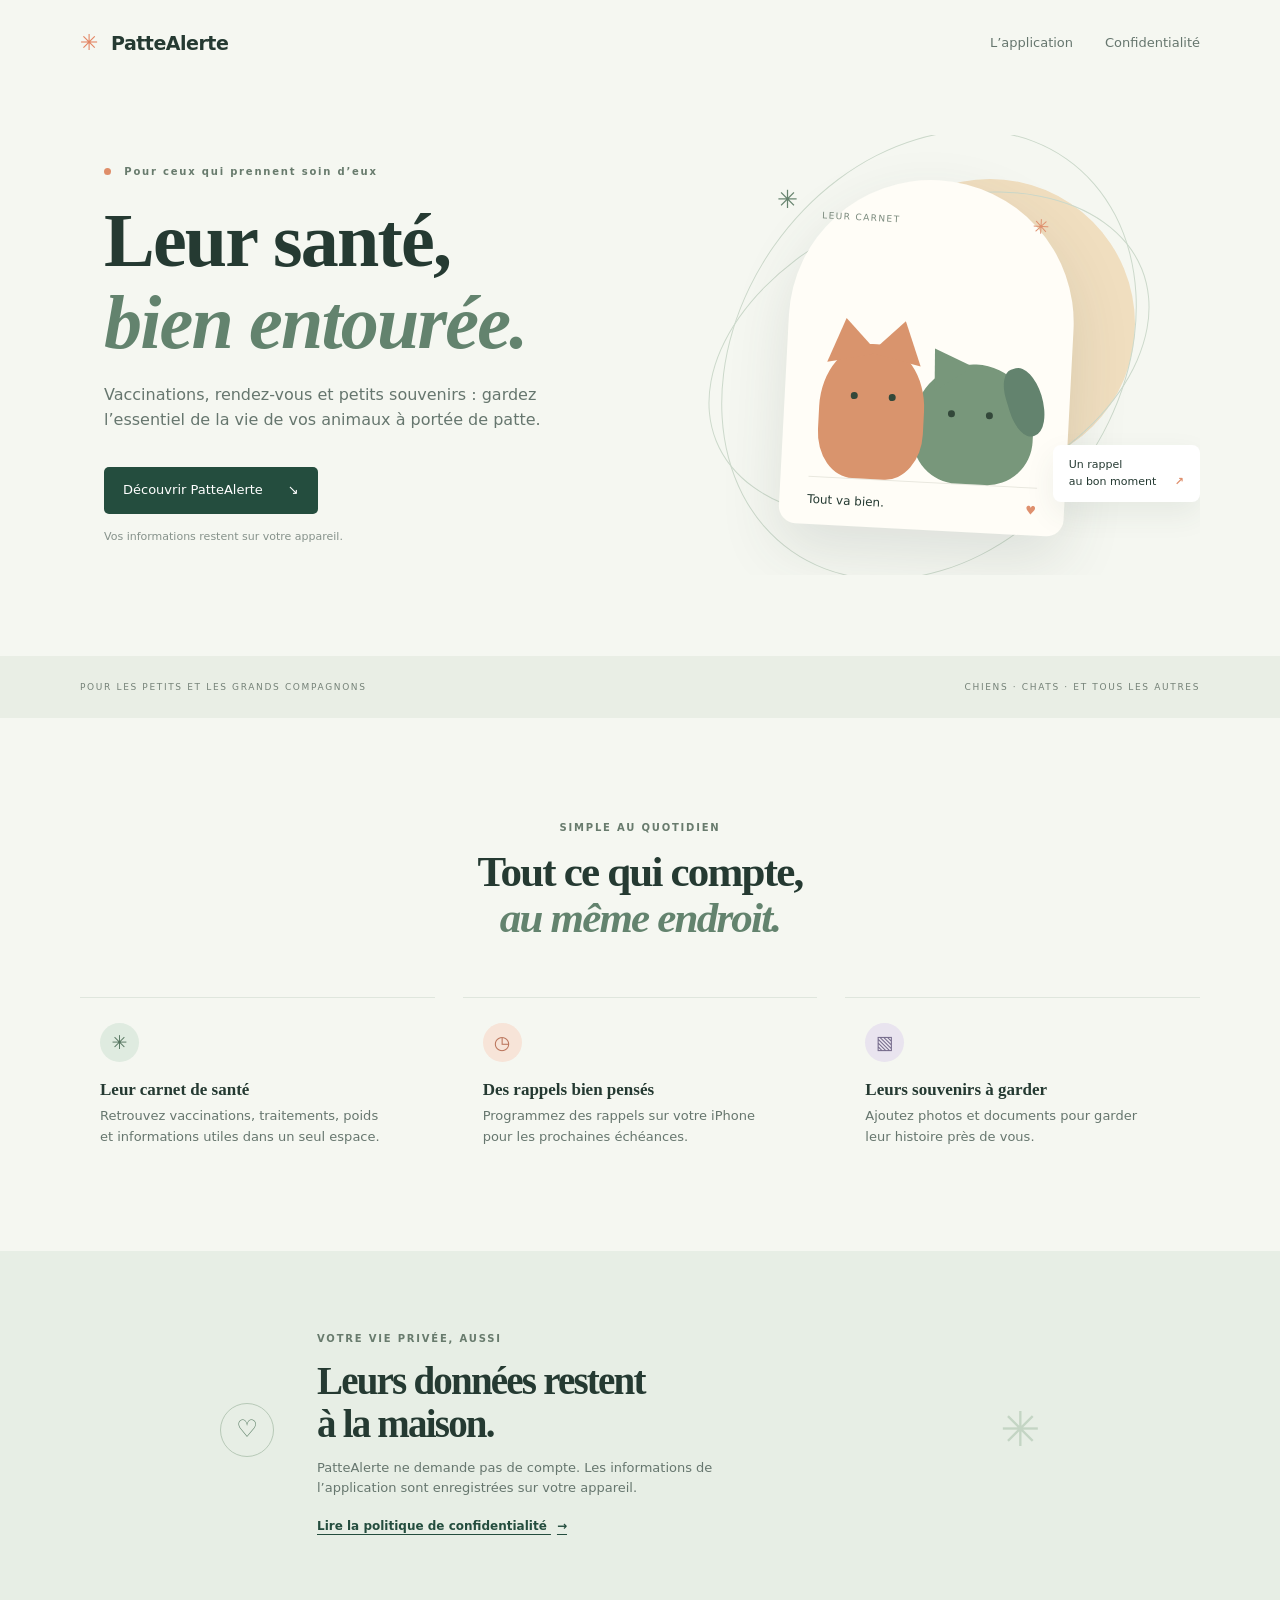
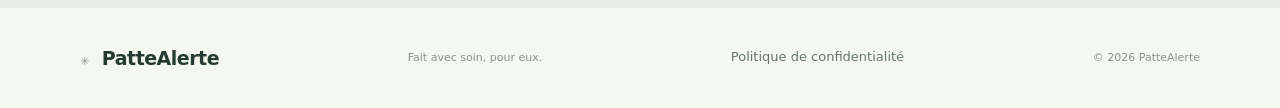
==== index.html @ 69127822 "Publish PatteAlerte website draft" ====
<!doctype html>
<html lang="fr">
<head>
  <meta charset="utf-8">
  <meta name="viewport" content="width=device-width, initial-scale=1">
  <meta name="theme-color" content="#f5f7f1">
  <meta name="description" content="PatteAlerte vous aide à garder les informations de santé, les vaccinations et les rappels de vos animaux au même endroit.">
  <title>PatteAlerte — Le carnet de santé de vos animaux</title>
  <link rel="stylesheet" href="styles.css">
</head>
<body>
  <header class="site-header wrap">
    <a class="brand" href="./" aria-label="PatteAlerte, accueil"><span class="brand-mark">✳</span> PatteAlerte</a>
    <nav aria-label="Navigation principale"><a href="#avantages">L’application</a><a href="privacy/">Confidentialité</a></nav>
  </header>
  <main>
    <section class="hero wrap">
      <div class="hero-copy">
        <p class="eyebrow"><span class="dot"></span> Pour ceux qui prennent soin d’eux</p>
        <h1>Leur santé,<br><em>bien entourée.</em></h1>
        <p class="lead">Vaccinations, rendez-vous et petits souvenirs : gardez l’essentiel de la vie de vos animaux à portée de patte.</p>
        <a class="button" href="#avantages">Découvrir PatteAlerte <span aria-hidden="true">↘</span></a>
        <p class="micro">Vos informations restent sur votre appareil.</p>
      </div>
      <div class="hero-art" aria-label="Illustration d’un chien et d’un chat">
        <div class="sun"></div><div class="orbit orbit-one"></div><div class="orbit orbit-two"></div>
        <div class="pet-card"><div class="card-top"><span>LEUR CARNET</span><span>✳</span></div><div class="pet-illustration"><div class="cat"><i></i></div><div class="dog"><i></i></div></div><div class="card-bottom"><span>Tout va bien.</span><span class="tiny-paw">♥</span></div></div>
        <span class="spark spark-a">✳</span><span class="spark spark-b">✦</span><span class="float-note">Un rappel<br>au bon moment <b>↗</b></span>
      </div>
    </section>
    <section class="strip"><div class="wrap strip-inner"><span>POUR LES PETITS ET LES GRANDS COMPAGNONS</span><span>CHIENS · CHATS · ET TOUS LES AUTRES</span></div></section>
    <section class="features wrap" id="avantages">
      <div class="section-heading"><p class="eyebrow">SIMPLE AU QUOTIDIEN</p><h2>Tout ce qui compte,<br><em>au même endroit.</em></h2></div>
      <div class="feature-grid">
        <article class="feature"><span class="feature-icon mint">✳</span><h3>Leur carnet de santé</h3><p>Retrouvez vaccinations, traitements, poids et informations utiles dans un seul espace.</p></article>
        <article class="feature"><span class="feature-icon peach">◷</span><h3>Des rappels bien pensés</h3><p>Programmez des rappels sur votre iPhone pour les prochaines échéances.</p></article>
        <article class="feature"><span class="feature-icon lilac">▧</span><h3>Leurs souvenirs à garder</h3><p>Ajoutez photos et documents pour garder leur histoire près de vous.</p></article>
      </div>
    </section>
    <section class="privacy-callout"><div class="wrap callout-inner"><span class="shield">♡</span><div><p class="eyebrow">VOTRE VIE PRIVÉE, AUSSI</p><h2>Leurs données restent<br>à la maison.</h2><p>PatteAlerte ne demande pas de compte. Les informations de l’application sont enregistrées sur votre appareil.</p><a class="text-link" href="privacy/">Lire la politique de confidentialité <span>→</span></a></div><span class="callout-flower">✳</span></div></section>
  </main>
  <footer class="wrap footer"><a class="brand" href="./"><span class="brand-mark">✳</span> PatteAlerte</a><span>Fait avec soin, pour eux.</span><a href="privacy/">Politique de confidentialité</a><small>© <span id="year">2026</span> PatteAlerte</small></footer>
</body>
</html>
---- styles.css ----
:root{--ink:#253a32;--muted:#66766e;--paper:#f5f7f1;--green:#dcebe0;--deep:#244d3e;--peach:#f8e4d9;--line:#dfe6dd;--serif:Georgia,'Times New Roman',serif;--sans:system-ui,-apple-system,BlinkMacSystemFont,'Segoe UI',sans-serif}*{box-sizing:border-box}html{scroll-behavior:smooth}body{margin:0;background:var(--paper);color:var(--ink);font-family:var(--sans);line-height:1.6}a{color:inherit}.wrap{width:min(1120px,calc(100% - 48px));margin-inline:auto}.site-header{height:86px;display:flex;align-items:center;justify-content:space-between}.brand{text-decoration:none;font-weight:700;font-size:19px;letter-spacing:-.5px}.brand-mark{color:#e38462;font-size:22px;margin-right:7px}.site-header nav{display:flex;gap:32px}.site-header nav a,.footer a:not(.brand){font-size:13px;color:var(--muted);text-decoration:none}.site-header nav a:hover,.footer a:hover,.text-link:hover{color:var(--deep)}.hero{min-height:570px;display:grid;grid-template-columns:1fr 1fr;align-items:center;gap:36px;padding-block:38px 70px}.hero-copy{padding-left:24px}.eyebrow{font-size:10px;letter-spacing:1.8px;font-weight:700;color:#687b6d}.dot{display:inline-block;width:7px;height:7px;border-radius:50%;background:#df8e69;margin-right:8px}h1,h2{font-family:var(--serif);font-weight:600;letter-spacing:-1.8px;line-height:1.08}h1{font-size:clamp(48px,6vw,76px);margin:19px 0 19px}h1 em,h2 em{color:#63836e;font-weight:600}.lead{color:var(--muted);max-width:440px;font-size:16px}.button{display:inline-flex;gap:25px;align-items:center;background:var(--deep);color:white;padding:13px 19px;border-radius:5px;text-decoration:none;font-size:13px;margin-top:18px}.button:hover{background:#183a2d}.micro{font-size:11px;color:#86928b;margin-top:14px}.hero-art{height:440px;position:relative;display:grid;place-items:center;overflow:hidden}.sun{position:absolute;width:290px;height:290px;border-radius:50%;background:#f0debf;right:12%;top:10%}.orbit{position:absolute;border:1px solid #ccd9cb;border-radius:50%;transform:rotate(-22deg)}.orbit-one{width:460px;height:300px}.orbit-two{width:380px;height:480px;transform:rotate(35deg)}.pet-card{position:relative;z-index:1;width:285px;height:350px;background:#fffdf7;border-radius:150px 150px 18px 18px;box-shadow:0 24px 60px #35493c20;padding:25px 28px;transform:rotate(3deg)}.card-top,.card-bottom{display:flex;justify-content:space-between;align-items:center;color:#78887b;font-size:9px;letter-spacing:1.4px}.card-top span:last-child{font-size:20px;color:#df906e}.pet-illustration{height:245px;display:flex;align-items:end;justify-content:center;gap:-2px}.cat,.dog{position:relative}.cat{width:105px;height:135px;background:#d9946d;border-radius:48% 48% 35% 35%;z-index:2}.cat:before,.dog:before{content:'';position:absolute;top:-25px;width:0;height:0;border-left:26px solid transparent;border-right:26px solid transparent;border-bottom:40px solid #d9946d}.cat:before{left:1px;transform:rotate(-12deg)}.cat:after{content:'';position:absolute;top:-25px;right:1px;width:0;height:0;border-left:26px solid transparent;border-right:26px solid transparent;border-bottom:40px solid #d9946d;transform:rotate(12deg)}.cat i,.dog i{position:absolute;top:49px;left:31px;width:7px;height:7px;border-radius:50%;background:#33483a;box-shadow:38px 0 #33483a}.dog{width:120px;height:120px;background:#78977b;border-radius:50% 50% 38% 38%;margin-left:-10px}.dog:before{left:5px;top:-17px;border-left:23px solid transparent;border-right:23px solid transparent;border-bottom:36px solid #78977b;transform:rotate(-35deg)}.dog:after{content:'';position:absolute;right:-8px;top:0;width:35px;height:70px;background:#63836e;border-radius:40% 50% 55% 45%;transform:rotate(-20deg)}.dog i{top:47px;left:34px;z-index:2}.card-bottom{border-top:1px solid #e9e8df;padding-top:13px;font-size:12px;letter-spacing:0;color:var(--ink)}.tiny-paw{color:#df906e}.spark{position:absolute;color:#66836e;font-size:25px}.spark-a{top:45px;left:22%}.spark-b{right:9%;bottom:83px;color:#dd906c}.float-note{position:absolute;z-index:2;right:0;bottom:73px;background:#fff;padding:12px 16px;border-radius:8px;box-shadow:0 12px 30px #35493c14;font-size:11px;line-height:1.5}.float-note b{color:#df906e;margin-left:15px}.strip{background:#e9eee5}.strip-inner{height:62px;display:flex;align-items:center;justify-content:space-between;color:#758278;font-size:9px;letter-spacing:1.65px}.features{padding-block:92px 104px}.section-heading{text-align:center}.section-heading h2,.privacy-callout h2{font-size:43px;margin:13px 0 0}.feature-grid{display:grid;grid-template-columns:repeat(3,1fr);gap:28px;margin-top:55px}.feature{border-top:1px solid var(--line);padding:25px 20px 0}.feature-icon{display:grid;place-items:center;width:39px;height:39px;border-radius:50%;font-size:19px}.mint{background:#dfebe0;color:#53735d}.peach{background:#f7e4d8;color:#bb765d}.lilac{background:#e9e4ef;color:#766c8c}.feature h3{font:600 17px var(--serif);margin:18px 0 6px}.feature p{font-size:13px;color:var(--muted);max-width:280px;margin:0}.privacy-callout{background:#e7eee5;padding-block:70px}.callout-inner{max-width:840px;display:grid;grid-template-columns:75px 1fr 60px;align-items:center;gap:22px}.shield{width:54px;height:54px;border:1px solid #b7c9b7;border-radius:50%;display:grid;place-items:center;color:#5f8169;font-size:24px}.privacy-callout h2{font-size:39px}.privacy-callout p:not(.eyebrow){max-width:470px;color:var(--muted);font-size:13px}.text-link{font-size:12px;font-weight:600;text-underline-offset:4px;color:var(--deep)}.text-link span{margin-left:6px}.callout-flower{font-size:48px;color:#c4d5c4}.footer{min-height:100px;display:flex;align-items:center;justify-content:space-between;gap:20px}.footer span,.footer small{font-size:11px;color:#86928b}.policy{max-width:800px;padding-block:75px 100px}.policy h1{font-size:clamp(48px,7vw,68px);margin:18px 0 10px}.policy-updated{font-size:12px;color:#87938b}.policy-intro{margin:38px 0 45px;padding:23px 27px;background:#e8efe6;border-left:3px solid #8ba991;border-radius:0 8px 8px 0}.policy-intro p{margin:0;font-size:15px}.policy-body h2{font:600 20px var(--serif);letter-spacing:-.2px;margin:34px 0 8px}.policy-body p{font-size:14px;color:#586960;margin:0;line-height:1.8}.policy-body a{color:var(--deep);text-underline-offset:3px}.policy-note{margin:38px 0 22px;padding-top:20px;border-top:1px solid var(--line);font-size:12px;color:#7a887f}@media(max-width:700px){.wrap{width:min(100% - 36px,560px)}.site-header{height:70px}.site-header nav{gap:17px}.site-header nav a{font-size:11px}.brand{font-size:17px}.hero{grid-template-columns:1fr;padding-top:45px;gap:0}.hero-copy{padding-left:2px}.hero-art{height:375px;margin-top:14px}.pet-card{transform:scale(.88) rotate(3deg)}.sun{right:15%;top:9%;width:245px;height:245px}.orbit-one{width:380px;height:255px}.orbit-two{height:390px}.float-note{right:0;bottom:46px}.strip-inner{height:auto;min-height:62px;gap:12px}.strip-inner span{font-size:8px;letter-spacing:1px}.strip-inner span:last-child{text-align:right}.features{padding-block:70px}.section-heading h2,.privacy-callout h2{font-size:35px}.feature-grid{grid-template-columns:1fr;gap:27px;margin-top:37px}.feature{padding-top:20px}.feature p{max-width:420px}.privacy-callout{padding-block:55px}.callout-inner{grid-template-columns:48px 1fr;gap:15px}.shield{width:44px;height:44px}.callout-flower{display:none}.footer{padding-block:24px;flex-wrap:wrap;justify-content:flex-start;gap:12px 22px}.footer small{margin-left:auto}.policy{padding-block:55px 75px}.policy-intro{padding:19px;margin:30px 0}.policy-body h2{margin-top:28px}.policy-body p{font-size:13px}}@media(prefers-reduced-motion:reduce){html{scroll-behavior:auto}}
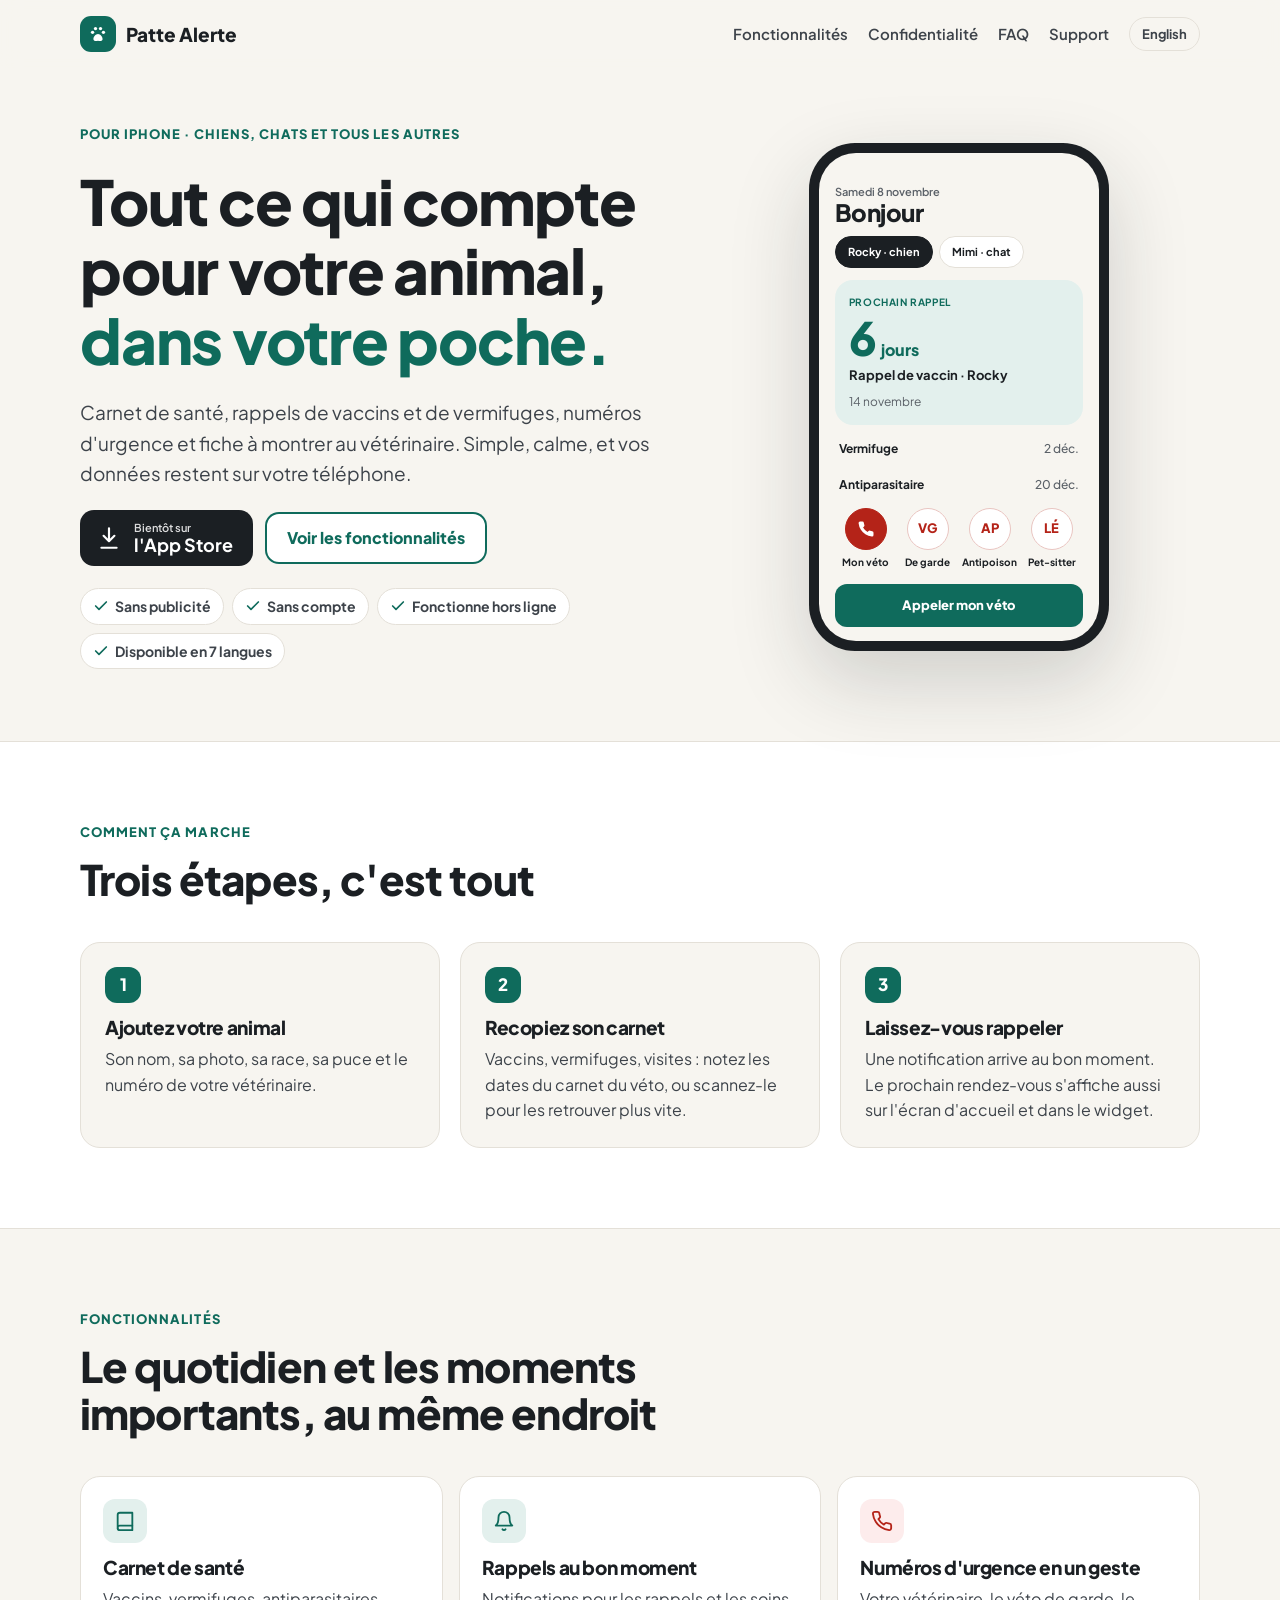
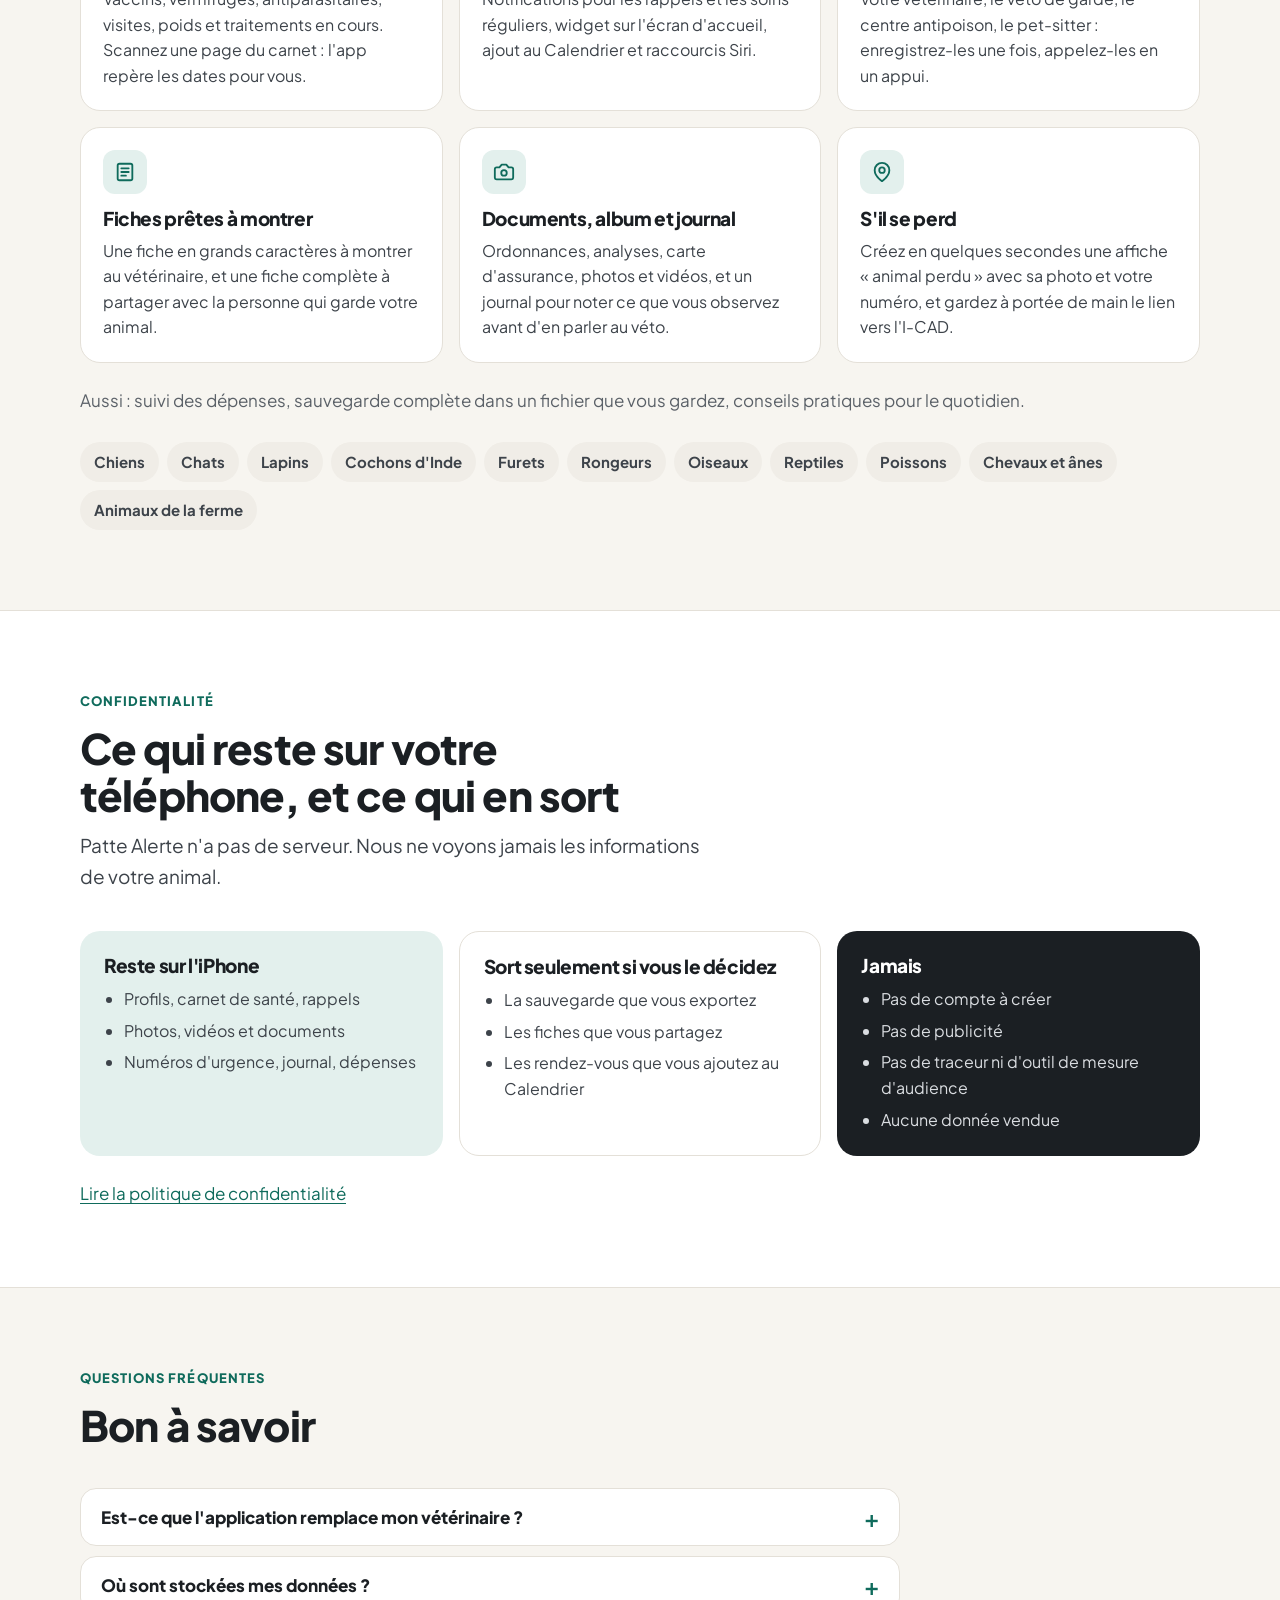
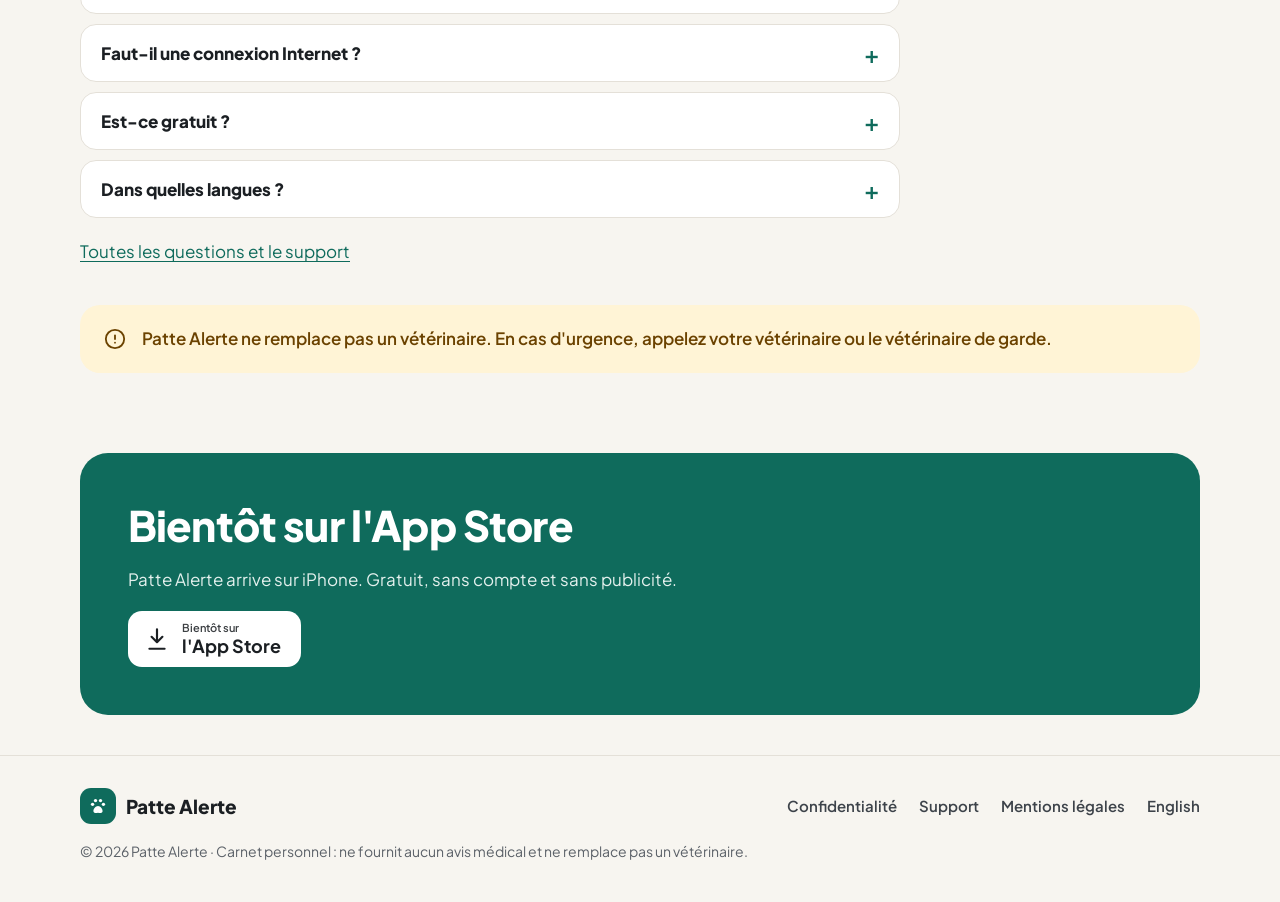
==== commit 9680b686: "Redesign website, add support page and English version - Match the app's design (colors, Plus Jakart" ====
--- a/index.html
+++ b/index.html
@@ -3,42 +3,210 @@
 <head>
   <meta charset="utf-8">
   <meta name="viewport" content="width=device-width, initial-scale=1">
-  <meta name="theme-color" content="#f5f7f1">
-  <meta name="description" content="PatteAlerte vous aide à garder les informations de santé, les vaccinations et les rappels de vos animaux au même endroit.">
-  <title>PatteAlerte — Le carnet de santé de vos animaux</title>
+  <title>Patte Alerte — Le carnet de santé de votre animal</title>
+  <meta name="description" content="Patte Alerte réunit le carnet de santé, les rappels, les numéros d'urgence et les documents de votre animal sur votre iPhone. Sans compte, sans publicité, vos données restent sur votre téléphone.">
+  <meta name="theme-color" content="#F7F5F0">
+  <link rel="icon" href="assets/favicon.svg" type="image/svg+xml">
+  <link rel="alternate" hreflang="fr" href="https://sofienazzouz.github.io/pattealerte-website/">
+  <link rel="alternate" hreflang="en" href="https://sofienazzouz.github.io/pattealerte-website/en/">
+  <meta property="og:title" content="Patte Alerte — Le carnet de santé de votre animal">
+  <meta property="og:description" content="Rappels, numéros d'urgence, fiche pour le véto : l'essentiel de votre animal dans votre poche. Sans compte, sans publicité.">
+  <meta property="og:type" content="website">
+  <link rel="preconnect" href="https://fonts.googleapis.com">
+  <link rel="preconnect" href="https://fonts.gstatic.com" crossorigin>
+  <link rel="stylesheet" href="https://fonts.googleapis.com/css2?family=Plus+Jakarta+Sans:wght@400;600;700;800&display=swap">
   <link rel="stylesheet" href="styles.css">
 </head>
 <body>
-  <header class="site-header wrap">
-    <a class="brand" href="./" aria-label="PatteAlerte, accueil"><span class="brand-mark">✳</span> PatteAlerte</a>
-    <nav aria-label="Navigation principale"><a href="#avantages">L’application</a><a href="privacy/">Confidentialité</a></nav>
-  </header>
-  <main>
-    <section class="hero wrap">
-      <div class="hero-copy">
-        <p class="eyebrow"><span class="dot"></span> Pour ceux qui prennent soin d’eux</p>
-        <h1>Leur santé,<br><em>bien entourée.</em></h1>
-        <p class="lead">Vaccinations, rendez-vous et petits souvenirs : gardez l’essentiel de la vie de vos animaux à portée de patte.</p>
-        <a class="button" href="#avantages">Découvrir PatteAlerte <span aria-hidden="true">↘</span></a>
-        <p class="micro">Vos informations restent sur votre appareil.</p>
-      </div>
-      <div class="hero-art" aria-label="Illustration d’un chien et d’un chat">
-        <div class="sun"></div><div class="orbit orbit-one"></div><div class="orbit orbit-two"></div>
-        <div class="pet-card"><div class="card-top"><span>LEUR CARNET</span><span>✳</span></div><div class="pet-illustration"><div class="cat"><i></i></div><div class="dog"><i></i></div></div><div class="card-bottom"><span>Tout va bien.</span><span class="tiny-paw">♥</span></div></div>
-        <span class="spark spark-a">✳</span><span class="spark spark-b">✦</span><span class="float-note">Un rappel<br>au bon moment <b>↗</b></span>
-      </div>
-    </section>
-    <section class="strip"><div class="wrap strip-inner"><span>POUR LES PETITS ET LES GRANDS COMPAGNONS</span><span>CHIENS · CHATS · ET TOUS LES AUTRES</span></div></section>
-    <section class="features wrap" id="avantages">
-      <div class="section-heading"><p class="eyebrow">SIMPLE AU QUOTIDIEN</p><h2>Tout ce qui compte,<br><em>au même endroit.</em></h2></div>
-      <div class="feature-grid">
-        <article class="feature"><span class="feature-icon mint">✳</span><h3>Leur carnet de santé</h3><p>Retrouvez vaccinations, traitements, poids et informations utiles dans un seul espace.</p></article>
-        <article class="feature"><span class="feature-icon peach">◷</span><h3>Des rappels bien pensés</h3><p>Programmez des rappels sur votre iPhone pour les prochaines échéances.</p></article>
-        <article class="feature"><span class="feature-icon lilac">▧</span><h3>Leurs souvenirs à garder</h3><p>Ajoutez photos et documents pour garder leur histoire près de vous.</p></article>
-      </div>
-    </section>
-    <section class="privacy-callout"><div class="wrap callout-inner"><span class="shield">♡</span><div><p class="eyebrow">VOTRE VIE PRIVÉE, AUSSI</p><h2>Leurs données restent<br>à la maison.</h2><p>PatteAlerte ne demande pas de compte. Les informations de l’application sont enregistrées sur votre appareil.</p><a class="text-link" href="privacy/">Lire la politique de confidentialité <span>→</span></a></div><span class="callout-flower">✳</span></div></section>
-  </main>
-  <footer class="wrap footer"><a class="brand" href="./"><span class="brand-mark">✳</span> PatteAlerte</a><span>Fait avec soin, pour eux.</span><a href="privacy/">Politique de confidentialité</a><small>© <span id="year">2026</span> PatteAlerte</small></footer>
+<a class="skip" href="#contenu">Aller au contenu</a>
+
+<header class="site-header">
+  <div class="wrap">
+    <a class="brand" href="./">
+      <span class="logo"><svg width="20" height="20" viewBox="0 0 24 24" fill="#fff" aria-hidden="true"><circle cx="5.5" cy="10" r="2"/><circle cx="9" cy="5.5" r="2"/><circle cx="15" cy="5.5" r="2"/><circle cx="18.5" cy="10" r="2"/><path d="M12 12c-3 0-5.5 3.5-5.5 6 0 1.7 1.3 2.5 3 2.5 1 0 1.6-.5 2.5-.5s1.5.5 2.5.5c1.7 0 3-.8 3-2.5 0-2.5-2.5-6-5.5-6z"/></svg></span>
+      Patte Alerte
+    </a>
+    <nav class="site-nav" aria-label="Navigation principale">
+      <a href="#fonctionnalites">Fonctionnalités</a>
+      <a href="#confidentialite">Confidentialité</a>
+      <a href="#faq">FAQ</a>
+      <a href="support/">Support</a>
+      <a class="lang" href="en/" hreflang="en" lang="en">English</a>
+    </nav>
+  </div>
+</header>
+
+<main id="contenu">
+  <section class="wrap hero">
+    <div class="hero-copy">
+      <p class="eyebrow">Pour iPhone · Chiens, chats et tous les autres</p>
+      <h1>Tout ce qui compte pour votre animal, <em>dans votre poche.</em></h1>
+      <p class="lead">Carnet de santé, rappels de vaccins et de vermifuges, numéros d'urgence et fiche à montrer au vétérinaire. Simple, calme, et vos données restent sur votre téléphone.</p>
+      <div class="actions">
+        <!-- TODO : remplacer href par le lien App Store (https://apps.apple.com/app/id…) dès que la fiche existe -->
+        <a class="store" href="#telecharger">
+          <svg width="26" height="26" viewBox="0 0 24 24" fill="none" stroke="currentColor" stroke-width="2" stroke-linecap="round" stroke-linejoin="round" aria-hidden="true"><path d="M12 3v12M7 10l5 5 5-5M5 21h14"/></svg>
+          <span><small>Bientôt sur</small><strong>l'App Store</strong></span>
+        </a>
+        <a class="btn btn-outline" href="#fonctionnalites">Voir les fonctionnalités</a>
+      </div>
+      <ul class="chips" aria-label="Engagements">
+        <li><svg width="16" height="16" viewBox="0 0 24 24" fill="none" stroke="currentColor" stroke-width="2.5" stroke-linecap="round" stroke-linejoin="round" aria-hidden="true"><path d="M20 6 9 17l-5-5"/></svg>Sans publicité</li>
+        <li><svg width="16" height="16" viewBox="0 0 24 24" fill="none" stroke="currentColor" stroke-width="2.5" stroke-linecap="round" stroke-linejoin="round" aria-hidden="true"><path d="M20 6 9 17l-5-5"/></svg>Sans compte</li>
+        <li><svg width="16" height="16" viewBox="0 0 24 24" fill="none" stroke="currentColor" stroke-width="2.5" stroke-linecap="round" stroke-linejoin="round" aria-hidden="true"><path d="M20 6 9 17l-5-5"/></svg>Fonctionne hors ligne</li>
+        <li><svg width="16" height="16" viewBox="0 0 24 24" fill="none" stroke="currentColor" stroke-width="2.5" stroke-linecap="round" stroke-linejoin="round" aria-hidden="true"><path d="M20 6 9 17l-5-5"/></svg>Disponible en 7 langues</li>
+      </ul>
+    </div>
+
+    <div class="phone" role="img" aria-label="Écran d'accueil de l'application : prochain rappel de vaccin dans 6 jours, numéros d'urgence et bouton « Appeler mon véto ».">
+      <div class="screen" aria-hidden="true">
+        <div><div class="date">Samedi 8 novembre</div><div class="hello">Bonjour</div></div>
+        <div class="pills"><span class="pill on">Rocky · chien</span><span class="pill">Mimi · chat</span></div>
+        <div class="next">
+          <b>PROCHAIN RAPPEL</b>
+          <div class="big">6 <span>jours</span></div>
+          <strong>Rappel de vaccin · Rocky</strong>
+          <span class="muted">14 novembre</span>
+        </div>
+        <div class="line">Vermifuge <span>2 déc.</span></div>
+        <div class="line">Antiparasitaire <span>20 déc.</span></div>
+        <div class="calls">
+          <div><span class="bubble red"><svg width="18" height="18" viewBox="0 0 24 24" fill="currentColor"><path d="M22 16.92v3a2 2 0 0 1-2.18 2 19.79 19.79 0 0 1-8.63-3.07 19.5 19.5 0 0 1-6-6 19.79 19.79 0 0 1-3.07-8.67A2 2 0 0 1 4.11 2h3a2 2 0 0 1 2 1.72 12.84 12.84 0 0 0 .7 2.81 2 2 0 0 1-.45 2.11L8.09 9.91a16 16 0 0 0 6 6l1.27-1.27a2 2 0 0 1 2.11-.45 12.84 12.84 0 0 0 2.81.7A2 2 0 0 1 22 16.92z"/></svg></span>Mon véto</div>
+          <div><span class="bubble">VG</span>De garde</div>
+          <div><span class="bubble">AP</span>Antipoison</div>
+          <div><span class="bubble">LÉ</span>Pet-sitter</div>
+        </div>
+        <div class="call">Appeler mon véto</div>
+      </div>
+    </div>
+  </section>
+
+  <section class="band" aria-labelledby="comment">
+    <div class="wrap section">
+      <div class="section-head">
+        <p class="eyebrow">Comment ça marche</p>
+        <h2 id="comment">Trois étapes, c'est tout</h2>
+      </div>
+      <ol class="steps">
+        <li><h3>Ajoutez votre animal</h3><p>Son nom, sa photo, sa race, sa puce et le numéro de votre vétérinaire.</p></li>
+        <li><h3>Recopiez son carnet</h3><p>Vaccins, vermifuges, visites : notez les dates du carnet du véto, ou scannez-le pour les retrouver plus vite.</p></li>
+        <li><h3>Laissez-vous rappeler</h3><p>Une notification arrive au bon moment. Le prochain rendez-vous s'affiche aussi sur l'écran d'accueil et dans le widget.</p></li>
+      </ol>
+    </div>
+  </section>
+
+  <section class="wrap section" id="fonctionnalites" aria-labelledby="fonctions">
+    <div class="section-head">
+      <p class="eyebrow">Fonctionnalités</p>
+      <h2 id="fonctions">Le quotidien et les moments importants, au même endroit</h2>
+    </div>
+    <div class="features">
+      <article class="feature">
+        <span class="icon"><svg width="22" height="22" viewBox="0 0 24 24" fill="none" stroke="currentColor" stroke-width="2" stroke-linejoin="round" aria-hidden="true"><path d="M4 19.5A2.5 2.5 0 0 1 6.5 17H20V3H6.5A2.5 2.5 0 0 0 4 5.5z"/><path d="M4 19.5A2.5 2.5 0 0 0 6.5 22H20v-5"/></svg></span>
+        <h3>Carnet de santé</h3>
+        <p>Vaccins, vermifuges, antiparasitaires, visites, poids et traitements en cours. Scannez une page du carnet : l'app repère les dates pour vous.</p>
+      </article>
+      <article class="feature">
+        <span class="icon"><svg width="22" height="22" viewBox="0 0 24 24" fill="none" stroke="currentColor" stroke-width="2" stroke-linecap="round" stroke-linejoin="round" aria-hidden="true"><path d="M6 8a6 6 0 0 1 12 0c0 7 3 9 3 9H3s3-2 3-9"/><path d="M10.3 21a1.94 1.94 0 0 0 3.4 0"/></svg></span>
+        <h3>Rappels au bon moment</h3>
+        <p>Notifications pour les rappels et les soins réguliers, widget sur l'écran d'accueil, ajout au Calendrier et raccourcis Siri.</p>
+      </article>
+      <article class="feature">
+        <span class="icon red"><svg width="22" height="22" viewBox="0 0 24 24" fill="none" stroke="currentColor" stroke-width="2" stroke-linecap="round" stroke-linejoin="round" aria-hidden="true"><path d="M22 16.92v3a2 2 0 0 1-2.18 2 19.79 19.79 0 0 1-8.63-3.07 19.5 19.5 0 0 1-6-6 19.79 19.79 0 0 1-3.07-8.67A2 2 0 0 1 4.11 2h3a2 2 0 0 1 2 1.72 12.84 12.84 0 0 0 .7 2.81 2 2 0 0 1-.45 2.11L8.09 9.91a16 16 0 0 0 6 6l1.27-1.27a2 2 0 0 1 2.11-.45 12.84 12.84 0 0 0 2.81.7A2 2 0 0 1 22 16.92z"/></svg></span>
+        <h3>Numéros d'urgence en un geste</h3>
+        <p>Votre vétérinaire, le véto de garde, le centre antipoison, le pet-sitter : enregistrez-les une fois, appelez-les en un appui.</p>
+      </article>
+      <article class="feature">
+        <span class="icon"><svg width="22" height="22" viewBox="0 0 24 24" fill="none" stroke="currentColor" stroke-width="2" stroke-linecap="round" stroke-linejoin="round" aria-hidden="true"><rect x="4" y="3" width="16" height="18" rx="2"/><path d="M8 8h8M8 12h8M8 16h5"/></svg></span>
+        <h3>Fiches prêtes à montrer</h3>
+        <p>Une fiche en grands caractères à montrer au vétérinaire, et une fiche complète à partager avec la personne qui garde votre animal.</p>
+      </article>
+      <article class="feature">
+        <span class="icon"><svg width="22" height="22" viewBox="0 0 24 24" fill="none" stroke="currentColor" stroke-width="2" stroke-linecap="round" stroke-linejoin="round" aria-hidden="true"><path d="M14.5 4h-5L7 7H4a2 2 0 0 0-2 2v9a2 2 0 0 0 2 2h16a2 2 0 0 0 2-2V9a2 2 0 0 0-2-2h-3z"/><circle cx="12" cy="13" r="3"/></svg></span>
+        <h3>Documents, album et journal</h3>
+        <p>Ordonnances, analyses, carte d'assurance, photos et vidéos, et un journal pour noter ce que vous observez avant d'en parler au véto.</p>
+      </article>
+      <article class="feature">
+        <span class="icon"><svg width="22" height="22" viewBox="0 0 24 24" fill="none" stroke="currentColor" stroke-width="2" stroke-linecap="round" stroke-linejoin="round" aria-hidden="true"><path d="M20 10c0 6-8 12-8 12s-8-6-8-12a8 8 0 0 1 16 0z"/><circle cx="12" cy="10" r="3"/></svg></span>
+        <h3>S'il se perd</h3>
+        <p>Créez en quelques secondes une affiche « animal perdu » avec sa photo et votre numéro, et gardez à portée de main le lien vers l'I-CAD.</p>
+      </article>
+    </div>
+    <p class="muted" style="margin-top: 24px">Aussi : suivi des dépenses, sauvegarde complète dans un fichier que vous gardez, conseils pratiques pour le quotidien.</p>
+    <ul class="species" aria-label="Animaux pris en charge">
+      <li>Chiens</li><li>Chats</li><li>Lapins</li><li>Cochons d'Inde</li><li>Furets</li><li>Rongeurs</li><li>Oiseaux</li><li>Reptiles</li><li>Poissons</li><li>Chevaux et ânes</li><li>Animaux de la ferme</li>
+    </ul>
+  </section>
+
+  <section class="band" id="confidentialite" aria-labelledby="vie-privee">
+    <div class="wrap section">
+      <div class="section-head">
+        <p class="eyebrow">Confidentialité</p>
+        <h2 id="vie-privee">Ce qui reste sur votre téléphone, et ce qui en sort</h2>
+        <p class="lead">Patte Alerte n'a pas de serveur. Nous ne voyons jamais les informations de votre animal.</p>
+      </div>
+      <div class="privacy-grid">
+        <div class="stays">
+          <h3>Reste sur l'iPhone</h3>
+          <ul><li>Profils, carnet de santé, rappels</li><li>Photos, vidéos et documents</li><li>Numéros d'urgence, journal, dépenses</li></ul>
+        </div>
+        <div class="choice">
+          <h3>Sort seulement si vous le décidez</h3>
+          <ul><li>La sauvegarde que vous exportez</li><li>Les fiches que vous partagez</li><li>Les rendez-vous que vous ajoutez au Calendrier</li></ul>
+        </div>
+        <div class="never">
+          <h3>Jamais</h3>
+          <ul><li>Pas de compte à créer</li><li>Pas de publicité</li><li>Pas de traceur ni d'outil de mesure d'audience</li><li>Aucune donnée vendue</li></ul>
+        </div>
+      </div>
+      <p style="margin-top: 24px"><a href="privacy/">Lire la politique de confidentialité</a></p>
+    </div>
+  </section>
+
+  <section class="wrap section" id="faq" aria-labelledby="questions">
+    <div class="section-head">
+      <p class="eyebrow">Questions fréquentes</p>
+      <h2 id="questions">Bon à savoir</h2>
+    </div>
+    <div class="faq">
+      <details><summary>Est-ce que l'application remplace mon vétérinaire ?</summary><p>Non. Patte Alerte est un carnet personnel : il garde ce que vous saisissez et vous rappelle les dates que vous avez choisies. Il ne donne aucun avis médical. Pour toute question de santé, et en cas d'urgence, appelez votre vétérinaire.</p></details>
+      <details><summary>Où sont stockées mes données ?</summary><p>Uniquement sur votre iPhone. Si vous changez de téléphone, exportez une sauvegarde depuis les Réglages de l'app, puis importez-la sur le nouveau.</p></details>
+      <details><summary>Faut-il une connexion Internet ?</summary><p>Non. Toute l'application fonctionne hors ligne, y compris les numéros d'urgence et les fiches.</p></details>
+      <details><summary>Est-ce gratuit ?</summary><p>Oui, l'essentiel est gratuit et sans publicité. Une option payante, Patte Alerte+, ajoutera des fonctions avancées ; son prix sera indiqué clairement sur l'App Store.</p></details>
+      <details><summary>Dans quelles langues ?</summary><p>Français, anglais, espagnol, allemand, italien, portugais et arabe. L'application suit la langue de votre iPhone, et vous pouvez la changer dans les Réglages.</p></details>
+    </div>
+    <p style="margin-top: 20px"><a href="support/">Toutes les questions et le support</a></p>
+
+    <div class="vet-note" role="note">
+      <svg width="22" height="22" viewBox="0 0 24 24" fill="none" stroke="currentColor" stroke-width="2" stroke-linecap="round" stroke-linejoin="round" aria-hidden="true"><circle cx="12" cy="12" r="10"/><path d="M12 8v4M12 16h.01"/></svg>
+      <p>Patte Alerte ne remplace pas un vétérinaire. En cas d'urgence, appelez votre vétérinaire ou le vétérinaire de garde.</p>
+    </div>
+  </section>
+
+  <section class="wrap" id="telecharger" aria-labelledby="dl">
+    <div class="cta">
+      <h2 id="dl">Bientôt sur l'App Store</h2>
+      <p>Patte Alerte arrive sur iPhone. Gratuit, sans compte et sans publicité.</p>
+      <!-- TODO : lien App Store -->
+      <a class="store" href="#telecharger">
+        <svg width="26" height="26" viewBox="0 0 24 24" fill="none" stroke="currentColor" stroke-width="2" stroke-linecap="round" stroke-linejoin="round" aria-hidden="true"><path d="M12 3v12M7 10l5 5 5-5M5 21h14"/></svg>
+        <span><small>Bientôt sur</small><strong>l'App Store</strong></span>
+      </a>
+    </div>
+  </section>
+</main>
+
+<footer class="footer">
+  <div class="wrap">
+    <a class="brand" href="./"><span class="logo"><svg width="20" height="20" viewBox="0 0 24 24" fill="#fff" aria-hidden="true"><circle cx="5.5" cy="10" r="2"/><circle cx="9" cy="5.5" r="2"/><circle cx="15" cy="5.5" r="2"/><circle cx="18.5" cy="10" r="2"/><path d="M12 12c-3 0-5.5 3.5-5.5 6 0 1.7 1.3 2.5 3 2.5 1 0 1.6-.5 2.5-.5s1.5.5 2.5.5c1.7 0 3-.8 3-2.5 0-2.5-2.5-6-5.5-6z"/></svg></span>Patte Alerte</a>
+    <nav aria-label="Liens de bas de page">
+      <a href="privacy/">Confidentialité</a>
+      <a href="support/">Support</a>
+      <a href="support/#mentions">Mentions légales</a>
+      <a href="en/" hreflang="en" lang="en">English</a>
+    </nav>
+    <p class="disclaimer">© 2026 Patte Alerte · Carnet personnel : ne fournit aucun avis médical et ne remplace pas un vétérinaire.</p>
+  </div>
+</footer>
 </body>
 </html>
--- a/styles.css
+++ b/styles.css
@@ -1 +1,174 @@
-:root{--ink:#253a32;--muted:#66766e;--paper:#f5f7f1;--green:#dcebe0;--deep:#244d3e;--peach:#f8e4d9;--line:#dfe6dd;--serif:Georgia,'Times New Roman',serif;--sans:system-ui,-apple-system,BlinkMacSystemFont,'Segoe UI',sans-serif}*{box-sizing:border-box}html{scroll-behavior:smooth}body{margin:0;background:var(--paper);color:var(--ink);font-family:var(--sans);line-height:1.6}a{color:inherit}.wrap{width:min(1120px,calc(100% - 48px));margin-inline:auto}.site-header{height:86px;display:flex;align-items:center;justify-content:space-between}.brand{text-decoration:none;font-weight:700;font-size:19px;letter-spacing:-.5px}.brand-mark{color:#e38462;font-size:22px;margin-right:7px}.site-header nav{display:flex;gap:32px}.site-header nav a,.footer a:not(.brand){font-size:13px;color:var(--muted);text-decoration:none}.site-header nav a:hover,.footer a:hover,.text-link:hover{color:var(--deep)}.hero{min-height:570px;display:grid;grid-template-columns:1fr 1fr;align-items:center;gap:36px;padding-block:38px 70px}.hero-copy{padding-left:24px}.eyebrow{font-size:10px;letter-spacing:1.8px;font-weight:700;color:#687b6d}.dot{display:inline-block;width:7px;height:7px;border-radius:50%;background:#df8e69;margin-right:8px}h1,h2{font-family:var(--serif);font-weight:600;letter-spacing:-1.8px;line-height:1.08}h1{font-size:clamp(48px,6vw,76px);margin:19px 0 19px}h1 em,h2 em{color:#63836e;font-weight:600}.lead{color:var(--muted);max-width:440px;font-size:16px}.button{display:inline-flex;gap:25px;align-items:center;background:var(--deep);color:white;padding:13px 19px;border-radius:5px;text-decoration:none;font-size:13px;margin-top:18px}.button:hover{background:#183a2d}.micro{font-size:11px;color:#86928b;margin-top:14px}.hero-art{height:440px;position:relative;display:grid;place-items:center;overflow:hidden}.sun{position:absolute;width:290px;height:290px;border-radius:50%;background:#f0debf;right:12%;top:10%}.orbit{position:absolute;border:1px solid #ccd9cb;border-radius:50%;transform:rotate(-22deg)}.orbit-one{width:460px;height:300px}.orbit-two{width:380px;height:480px;transform:rotate(35deg)}.pet-card{position:relative;z-index:1;width:285px;height:350px;background:#fffdf7;border-radius:150px 150px 18px 18px;box-shadow:0 24px 60px #35493c20;padding:25px 28px;transform:rotate(3deg)}.card-top,.card-bottom{display:flex;justify-content:space-between;align-items:center;color:#78887b;font-size:9px;letter-spacing:1.4px}.card-top span:last-child{font-size:20px;color:#df906e}.pet-illustration{height:245px;display:flex;align-items:end;justify-content:center;gap:-2px}.cat,.dog{position:relative}.cat{width:105px;height:135px;background:#d9946d;border-radius:48% 48% 35% 35%;z-index:2}.cat:before,.dog:before{content:'';position:absolute;top:-25px;width:0;height:0;border-left:26px solid transparent;border-right:26px solid transparent;border-bottom:40px solid #d9946d}.cat:before{left:1px;transform:rotate(-12deg)}.cat:after{content:'';position:absolute;top:-25px;right:1px;width:0;height:0;border-left:26px solid transparent;border-right:26px solid transparent;border-bottom:40px solid #d9946d;transform:rotate(12deg)}.cat i,.dog i{position:absolute;top:49px;left:31px;width:7px;height:7px;border-radius:50%;background:#33483a;box-shadow:38px 0 #33483a}.dog{width:120px;height:120px;background:#78977b;border-radius:50% 50% 38% 38%;margin-left:-10px}.dog:before{left:5px;top:-17px;border-left:23px solid transparent;border-right:23px solid transparent;border-bottom:36px solid #78977b;transform:rotate(-35deg)}.dog:after{content:'';position:absolute;right:-8px;top:0;width:35px;height:70px;background:#63836e;border-radius:40% 50% 55% 45%;transform:rotate(-20deg)}.dog i{top:47px;left:34px;z-index:2}.card-bottom{border-top:1px solid #e9e8df;padding-top:13px;font-size:12px;letter-spacing:0;color:var(--ink)}.tiny-paw{color:#df906e}.spark{position:absolute;color:#66836e;font-size:25px}.spark-a{top:45px;left:22%}.spark-b{right:9%;bottom:83px;color:#dd906c}.float-note{position:absolute;z-index:2;right:0;bottom:73px;background:#fff;padding:12px 16px;border-radius:8px;box-shadow:0 12px 30px #35493c14;font-size:11px;line-height:1.5}.float-note b{color:#df906e;margin-left:15px}.strip{background:#e9eee5}.strip-inner{height:62px;display:flex;align-items:center;justify-content:space-between;color:#758278;font-size:9px;letter-spacing:1.65px}.features{padding-block:92px 104px}.section-heading{text-align:center}.section-heading h2,.privacy-callout h2{font-size:43px;margin:13px 0 0}.feature-grid{display:grid;grid-template-columns:repeat(3,1fr);gap:28px;margin-top:55px}.feature{border-top:1px solid var(--line);padding:25px 20px 0}.feature-icon{display:grid;place-items:center;width:39px;height:39px;border-radius:50%;font-size:19px}.mint{background:#dfebe0;color:#53735d}.peach{background:#f7e4d8;color:#bb765d}.lilac{background:#e9e4ef;color:#766c8c}.feature h3{font:600 17px var(--serif);margin:18px 0 6px}.feature p{font-size:13px;color:var(--muted);max-width:280px;margin:0}.privacy-callout{background:#e7eee5;padding-block:70px}.callout-inner{max-width:840px;display:grid;grid-template-columns:75px 1fr 60px;align-items:center;gap:22px}.shield{width:54px;height:54px;border:1px solid #b7c9b7;border-radius:50%;display:grid;place-items:center;color:#5f8169;font-size:24px}.privacy-callout h2{font-size:39px}.privacy-callout p:not(.eyebrow){max-width:470px;color:var(--muted);font-size:13px}.text-link{font-size:12px;font-weight:600;text-underline-offset:4px;color:var(--deep)}.text-link span{margin-left:6px}.callout-flower{font-size:48px;color:#c4d5c4}.footer{min-height:100px;display:flex;align-items:center;justify-content:space-between;gap:20px}.footer span,.footer small{font-size:11px;color:#86928b}.policy{max-width:800px;padding-block:75px 100px}.policy h1{font-size:clamp(48px,7vw,68px);margin:18px 0 10px}.policy-updated{font-size:12px;color:#87938b}.policy-intro{margin:38px 0 45px;padding:23px 27px;background:#e8efe6;border-left:3px solid #8ba991;border-radius:0 8px 8px 0}.policy-intro p{margin:0;font-size:15px}.policy-body h2{font:600 20px var(--serif);letter-spacing:-.2px;margin:34px 0 8px}.policy-body p{font-size:14px;color:#586960;margin:0;line-height:1.8}.policy-body a{color:var(--deep);text-underline-offset:3px}.policy-note{margin:38px 0 22px;padding-top:20px;border-top:1px solid var(--line);font-size:12px;color:#7a887f}@media(max-width:700px){.wrap{width:min(100% - 36px,560px)}.site-header{height:70px}.site-header nav{gap:17px}.site-header nav a{font-size:11px}.brand{font-size:17px}.hero{grid-template-columns:1fr;padding-top:45px;gap:0}.hero-copy{padding-left:2px}.hero-art{height:375px;margin-top:14px}.pet-card{transform:scale(.88) rotate(3deg)}.sun{right:15%;top:9%;width:245px;height:245px}.orbit-one{width:380px;height:255px}.orbit-two{height:390px}.float-note{right:0;bottom:46px}.strip-inner{height:auto;min-height:62px;gap:12px}.strip-inner span{font-size:8px;letter-spacing:1px}.strip-inner span:last-child{text-align:right}.features{padding-block:70px}.section-heading h2,.privacy-callout h2{font-size:35px}.feature-grid{grid-template-columns:1fr;gap:27px;margin-top:37px}.feature{padding-top:20px}.feature p{max-width:420px}.privacy-callout{padding-block:55px}.callout-inner{grid-template-columns:48px 1fr;gap:15px}.shield{width:44px;height:44px}.callout-flower{display:none}.footer{padding-block:24px;flex-wrap:wrap;justify-content:flex-start;gap:12px 22px}.footer small{margin-left:auto}.policy{padding-block:55px 75px}.policy-intro{padding:19px;margin:30px 0}.policy-body h2{margin-top:28px}.policy-body p{font-size:13px}}@media(prefers-reduced-motion:reduce){html{scroll-behavior:auto}}
+/* Patte Alerte — same tokens as the app (MyApp/Config/Theme.swift). Red is for emergencies only. */
+:root {
+  --bg: #F7F5F0;
+  --surface: #FFFFFF;
+  --border: #E4E0D8;
+  --text: #1B1F23;
+  --body: #3D434A;
+  --muted: #5B6168;
+  --primary: #0F6B5C;
+  --primary-dark: #0B5246;
+  --primary-soft: #E3F0ED;
+  --emergency: #B42318;
+  --warn-bg: #FFF4D6;
+  --warn-text: #6B4200;
+  --chip: #F0EDE7;
+  --radius: 20px;
+  --font: "Plus Jakarta Sans", system-ui, -apple-system, "Segoe UI", sans-serif;
+  color-scheme: light;
+}
+
+* { box-sizing: border-box; }
+html { scroll-behavior: smooth; -webkit-text-size-adjust: 100%; }
+body { margin: 0; background: var(--bg); color: var(--text); font-family: var(--font); font-size: 17px; line-height: 1.6; }
+img, svg { display: block; }
+a { color: var(--primary); text-underline-offset: 3px; }
+a:hover { color: var(--primary-dark); }
+:focus-visible { outline: 3px solid var(--primary); outline-offset: 3px; border-radius: 6px; }
+
+.wrap { width: min(1120px, 100% - 32px); margin-inline: auto; }
+.skip { position: absolute; left: -999px; top: 8px; background: var(--surface); padding: 8px 14px; border-radius: 10px; z-index: 10; }
+.skip:focus { left: 16px; }
+
+h1, h2, h3 { line-height: 1.12; letter-spacing: -0.02em; margin: 0; text-wrap: balance; }
+h1 { font-size: clamp(38px, 6vw, 62px); font-weight: 800; }
+h2 { font-size: clamp(30px, 4vw, 42px); font-weight: 800; }
+h3 { font-size: 19px; font-weight: 800; }
+p { margin: 0; }
+.eyebrow { font-size: 13px; font-weight: 800; letter-spacing: 0.08em; text-transform: uppercase; color: var(--primary); }
+.lead { font-size: 19px; color: var(--body); max-width: 34em; }
+.muted { color: var(--muted); }
+
+/* Header */
+.site-header { position: sticky; top: 0; z-index: 5; background: rgba(247, 245, 240, 0.94); backdrop-filter: blur(10px); }
+.site-header .wrap { min-height: 68px; display: flex; align-items: center; gap: 16px; flex-wrap: wrap; }
+.brand { display: inline-flex; align-items: center; gap: 10px; font-weight: 800; font-size: 19px; color: var(--text); text-decoration: none; }
+.brand:hover { color: var(--text); }
+.logo { width: 36px; height: 36px; border-radius: 11px; background: var(--primary); display: grid; place-items: center; flex: none; }
+.site-nav { display: flex; gap: 4px 20px; align-items: center; margin-left: auto; flex-wrap: wrap; }
+.site-nav a { color: var(--body); text-decoration: none; font-size: 15px; font-weight: 600; padding: 10px 0; }
+.site-nav a:hover, .site-nav a[aria-current="page"] { color: var(--primary); }
+.site-nav a.lang { border: 1px solid var(--border); border-radius: 999px; padding: 6px 12px; font-size: 13px; font-weight: 700; }
+
+/* Buttons */
+.btn { display: inline-flex; align-items: center; justify-content: center; gap: 10px; min-height: 52px; padding: 0 22px; border-radius: 14px; font-weight: 800; font-size: 16px; text-decoration: none; }
+.btn-primary { background: var(--primary); color: #fff; }
+.btn-primary:hover { background: var(--primary-dark); color: #fff; }
+.btn-outline { background: var(--surface); color: var(--primary); box-shadow: inset 0 0 0 2px var(--primary); }
+.store { display: inline-flex; align-items: center; gap: 12px; min-height: 56px; padding: 8px 20px 8px 16px; border-radius: 14px; background: var(--text); color: #fff; text-decoration: none; }
+.store:hover { color: #fff; background: #000; }
+.store small { display: block; font-size: 11px; font-weight: 600; opacity: 0.85; line-height: 1.2; }
+.store strong { display: block; font-size: 18px; line-height: 1.2; }
+.actions { display: flex; flex-wrap: wrap; gap: 12px; align-items: center; }
+
+/* Hero */
+.hero { display: grid; grid-template-columns: minmax(0, 1.1fr) minmax(0, 0.9fr); gap: 48px; align-items: center; padding-block: 56px 72px; }
+.hero h1 em { font-style: normal; color: var(--primary); }
+.hero-copy { display: flex; flex-direction: column; gap: 22px; }
+.chips { display: flex; flex-wrap: wrap; gap: 8px; list-style: none; padding: 0; margin: 0; }
+.chips li { display: inline-flex; align-items: center; gap: 6px; padding: 6px 12px; border-radius: 999px; background: var(--surface); border: 1px solid var(--border); font-size: 14px; font-weight: 700; color: var(--body); }
+.chips svg { color: var(--primary); }
+
+/* Phone mockup (HTML copy of the app's Home screen) */
+.phone { width: 300px; max-width: 100%; margin-inline: auto; border-radius: 46px; padding: 10px; background: var(--text); box-shadow: 0 30px 80px rgba(27, 31, 35, 0.18); }
+.screen { border-radius: 37px; background: var(--bg); padding: 30px 16px 14px; display: flex; flex-direction: column; gap: 12px; font-size: 12px; overflow: hidden; }
+.screen .date { color: var(--muted); font-weight: 600; font-size: 11px; }
+.screen .hello { font-size: 24px; font-weight: 800; letter-spacing: -0.02em; line-height: 1; }
+.screen .pills { display: flex; gap: 6px; }
+.screen .pill { padding: 6px 12px; border-radius: 999px; font-weight: 700; font-size: 11px; background: var(--surface); border: 1px solid var(--border); }
+.screen .pill.on { background: var(--text); color: #fff; border-color: var(--text); }
+.screen .next { background: var(--primary-soft); border-radius: 18px; padding: 14px; display: flex; flex-direction: column; gap: 6px; }
+.screen .next b { font-size: 10px; letter-spacing: 0.06em; color: var(--primary); }
+.screen .big { font-size: 46px; font-weight: 800; color: var(--primary); line-height: 0.95; letter-spacing: -0.04em; }
+.screen .big span { font-size: 16px; letter-spacing: 0; }
+.screen .next strong { font-size: 13px; }
+.screen .line { display: flex; justify-content: space-between; padding: 2px 4px; font-weight: 700; }
+.screen .line span { color: var(--muted); font-weight: 500; }
+.screen .calls { display: flex; justify-content: space-between; text-align: center; font-weight: 700; font-size: 10px; }
+.screen .calls div { display: flex; flex-direction: column; align-items: center; gap: 4px; width: 25%; }
+.screen .bubble { width: 42px; height: 42px; border-radius: 999px; display: grid; place-items: center; border: 1.5px solid #E9C5C1; color: var(--emergency); background: var(--surface); font-weight: 800; font-size: 13px; }
+.screen .bubble.red { background: var(--emergency); border-color: var(--emergency); color: #fff; }
+.screen .call { margin-top: 2px; background: var(--primary); color: #fff; border-radius: 12px; text-align: center; padding: 11px; font-weight: 800; font-size: 13px; }
+
+/* Sections */
+section { scroll-margin-top: 80px; }
+.section { padding-block: 80px; }
+.section-head { display: flex; flex-direction: column; gap: 12px; max-width: 720px; margin-bottom: 40px; }
+.band { background: var(--surface); border-block: 1px solid var(--border); }
+
+.steps { display: grid; grid-template-columns: repeat(3, minmax(0, 1fr)); gap: 20px; list-style: none; padding: 0; margin: 0; counter-reset: step; }
+.steps li { background: var(--bg); border: 1px solid var(--border); border-radius: var(--radius); padding: 24px; display: flex; flex-direction: column; gap: 8px; counter-increment: step; }
+.steps li::before { content: counter(step); width: 36px; height: 36px; border-radius: 12px; background: var(--primary); color: #fff; display: grid; place-items: center; font-weight: 800; margin-bottom: 6px; }
+.steps p, .feature p { color: var(--body); font-size: 16px; }
+
+.features { display: grid; grid-template-columns: repeat(3, minmax(0, 1fr)); gap: 16px; }
+.feature { background: var(--surface); border: 1px solid var(--border); border-radius: var(--radius); padding: 22px; display: flex; flex-direction: column; gap: 8px; }
+.icon { width: 44px; height: 44px; border-radius: 12px; background: var(--primary-soft); color: var(--primary); display: grid; place-items: center; margin-bottom: 6px; }
+.icon.red { background: #FDECEC; color: var(--emergency); }
+
+.species { display: flex; flex-wrap: wrap; gap: 8px; list-style: none; padding: 0; margin: 28px 0 0; }
+.species li { padding: 8px 14px; border-radius: 999px; background: var(--chip); font-weight: 700; font-size: 15px; color: var(--body); }
+
+.privacy-grid { display: grid; grid-template-columns: repeat(3, minmax(0, 1fr)); gap: 16px; }
+.privacy-grid > div { border-radius: var(--radius); padding: 24px; display: flex; flex-direction: column; gap: 10px; }
+.privacy-grid ul { margin: 0; padding-left: 20px; font-size: 16px; display: flex; flex-direction: column; gap: 6px; }
+.stays { background: var(--primary-soft); }
+.stays ul, .choice ul { color: var(--body); }
+.choice { background: var(--surface); border: 1px solid var(--border); }
+.never { background: var(--text); color: #fff; }
+.never ul { color: #DADDE1; }
+
+.vet-note { display: flex; gap: 16px; align-items: flex-start; background: var(--warn-bg); border-radius: var(--radius); padding: 20px 24px; margin-top: 40px; color: var(--warn-text); }
+.vet-note p { font-weight: 600; }
+.vet-note svg { flex: none; margin-top: 3px; }
+
+/* FAQ */
+.faq { display: flex; flex-direction: column; gap: 10px; max-width: 820px; }
+.faq details { background: var(--surface); border: 1px solid var(--border); border-radius: 16px; padding: 0 20px; }
+.faq summary { cursor: pointer; font-weight: 800; min-height: 56px; display: flex; align-items: center; justify-content: space-between; gap: 16px; list-style: none; }
+.faq summary::-webkit-details-marker { display: none; }
+.faq summary::after { content: "+"; font-size: 24px; color: var(--primary); font-weight: 600; }
+.faq details[open] summary::after { content: "–"; }
+.faq details p { padding-bottom: 18px; color: var(--body); }
+
+/* Final call to action */
+.cta { background: var(--primary); color: #fff; border-radius: 28px; padding: 48px; display: flex; flex-direction: column; gap: 18px; align-items: flex-start; }
+.cta p { color: var(--primary-soft); max-width: 36em; }
+.cta .store { background: #fff; color: var(--text); }
+
+/* Text pages (privacy, support) */
+.page { max-width: 780px; padding-block: 56px 80px; }
+.page h1 { font-size: clamp(34px, 5vw, 48px); margin-top: 10px; }
+.page .updated { color: var(--muted); font-size: 15px; margin-top: 10px; }
+.summary { background: var(--primary-soft); border-radius: var(--radius); padding: 20px 24px; margin: 32px 0 8px; }
+.summary ul { margin: 8px 0 0; padding-left: 20px; }
+.prose h2 { font-size: 22px; margin: 36px 0 10px; }
+.prose p, .prose li { color: var(--body); }
+.prose p + p { margin-top: 10px; }
+.prose ul { padding-left: 22px; margin: 10px 0 0; }
+.prose li + li { margin-top: 6px; }
+.contact-card { background: var(--surface); border: 1px solid var(--border); border-radius: var(--radius); padding: 24px; display: flex; flex-direction: column; gap: 14px; margin-top: 28px; align-items: flex-start; }
+.todo { background: var(--warn-bg); color: var(--warn-text); font-weight: 700; padding: 0 4px; border-radius: 4px; }
+
+/* Footer */
+.footer { border-top: 1px solid var(--border); padding-block: 32px 40px; margin-top: 40px; }
+.footer .wrap { display: flex; flex-wrap: wrap; gap: 16px 32px; align-items: center; justify-content: space-between; }
+.footer nav { display: flex; flex-wrap: wrap; gap: 8px 22px; }
+.footer nav a { color: var(--body); text-decoration: none; font-weight: 600; font-size: 15px; }
+.footer nav a:hover { color: var(--primary); }
+.footer .disclaimer { flex-basis: 100%; color: var(--muted); font-size: 14px; }
+
+@media (max-width: 900px) {
+  .hero { grid-template-columns: 1fr; padding-top: 32px; gap: 40px; }
+  .features, .privacy-grid { grid-template-columns: repeat(2, minmax(0, 1fr)); }
+  .steps { grid-template-columns: 1fr; }
+}
+@media (max-width: 620px) {
+  body { font-size: 16px; }
+  .site-nav { margin-left: 0; width: 100%; gap: 0 16px; padding-bottom: 6px; }
+  .site-nav a { font-size: 14px; }
+  .features, .privacy-grid { grid-template-columns: 1fr; }
+  .section { padding-block: 56px; }
+  .cta { padding: 32px 22px; }
+}
+@media (prefers-reduced-motion: reduce) { html { scroll-behavior: auto; } }
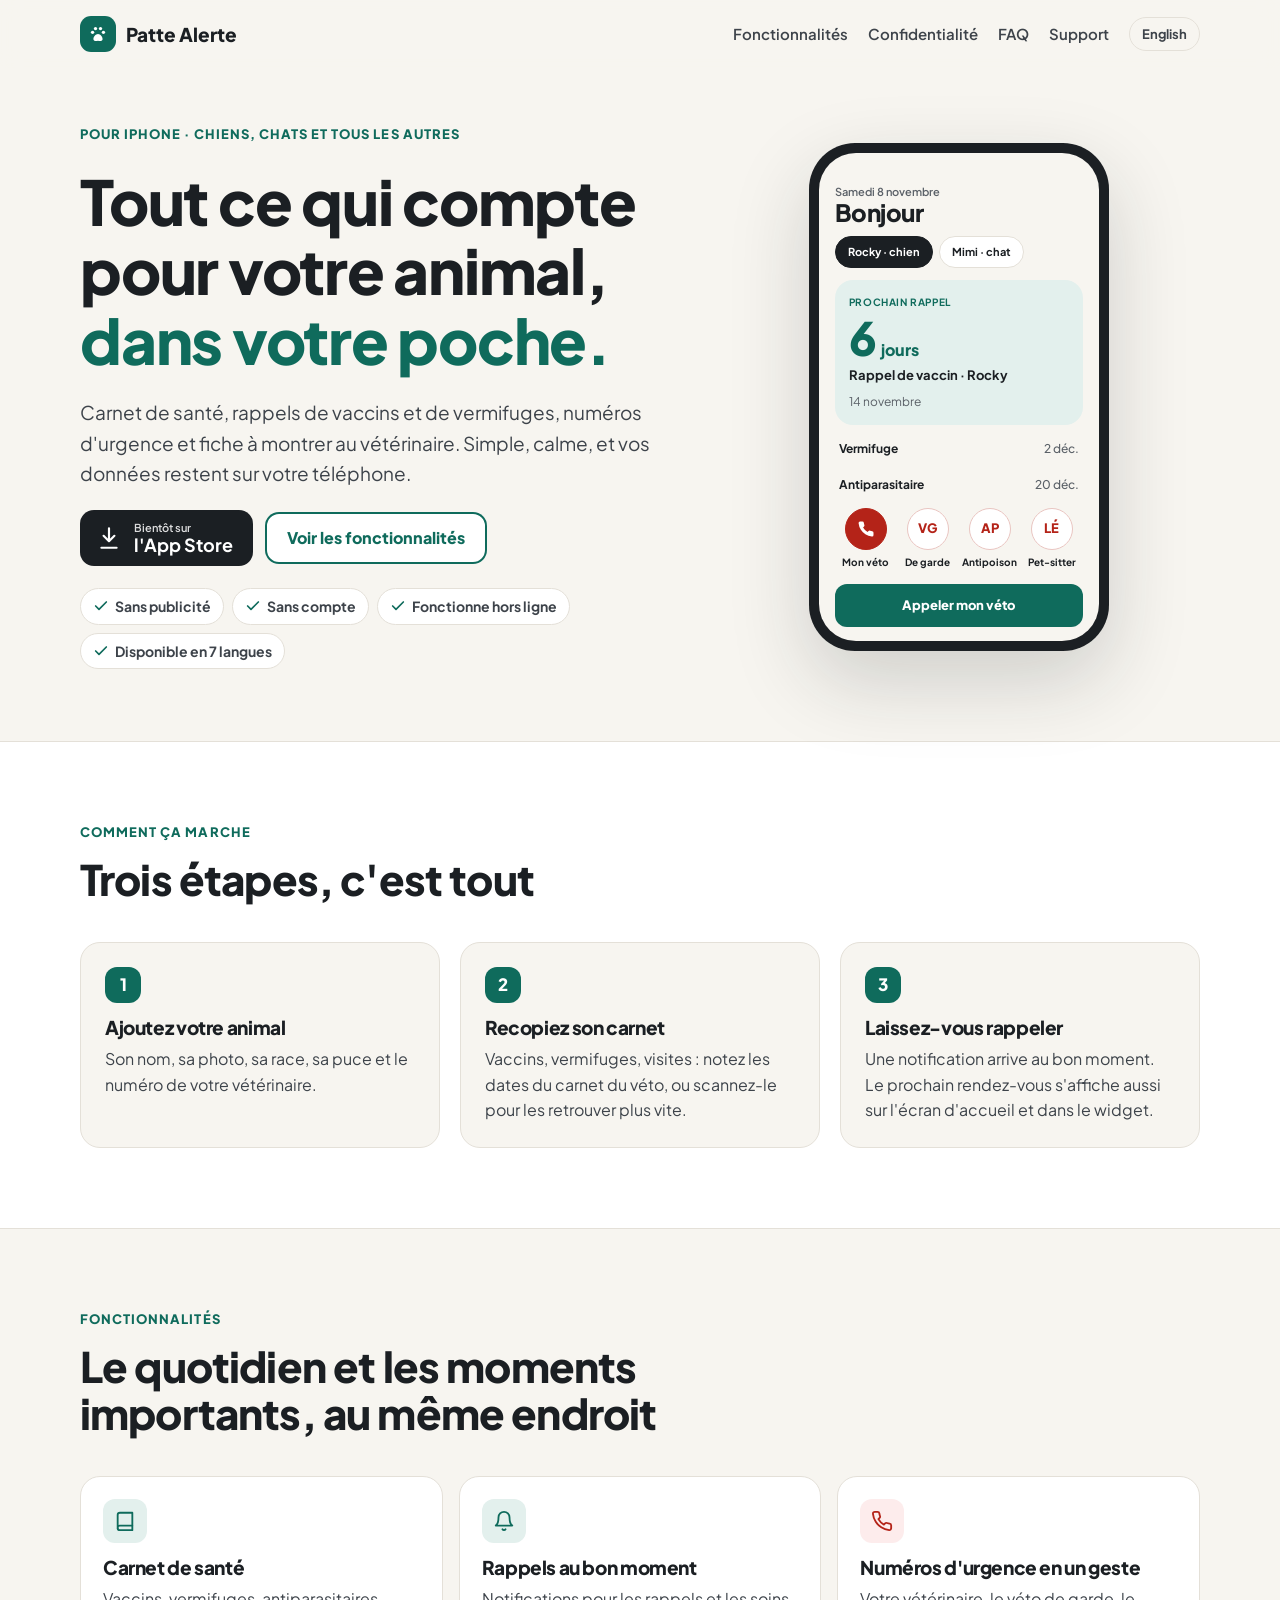
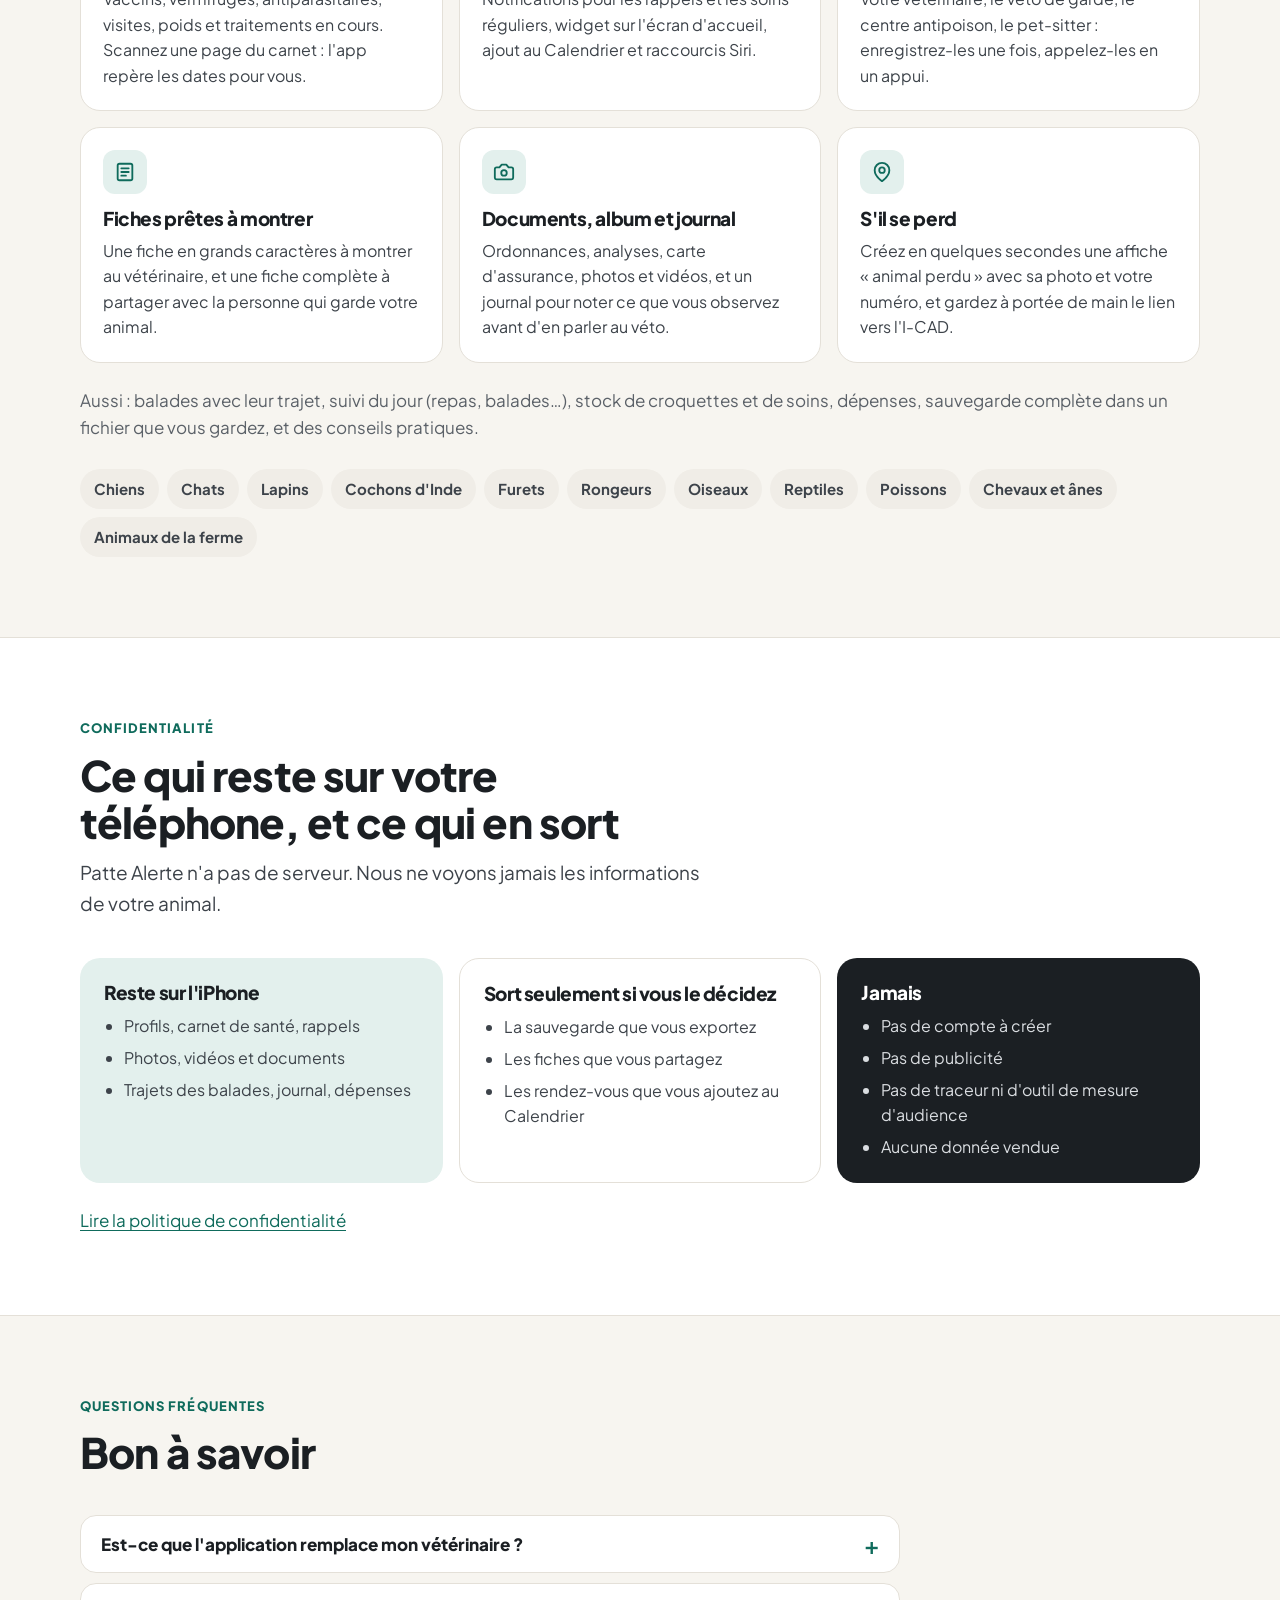
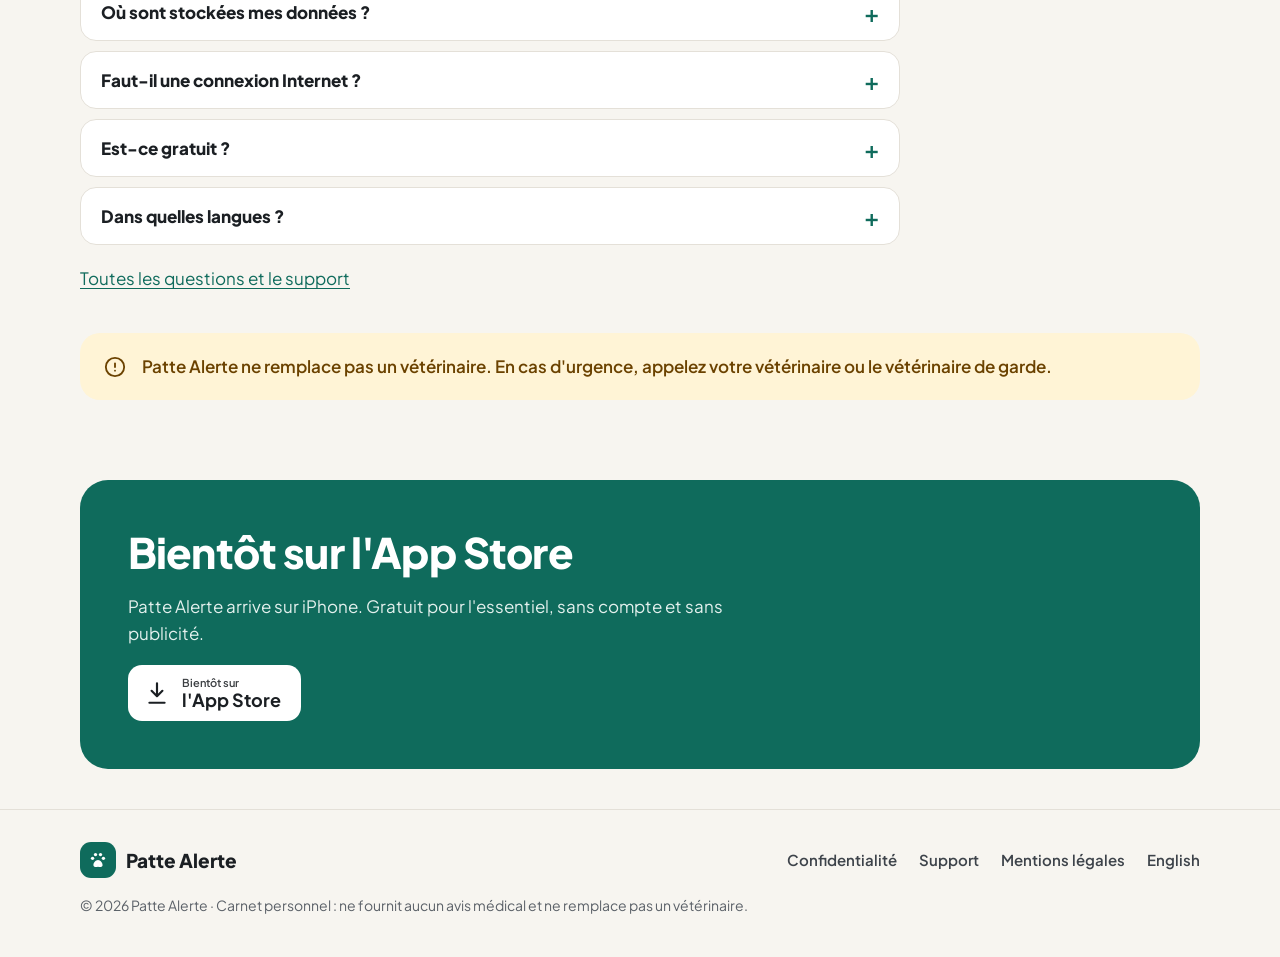
==== commit 2548c316: "Privacy policy and FAQ: walks/location, one-time purchase, file protection" ====
--- a/index.html
+++ b/index.html
@@ -132,7 +132,7 @@
         <p>Créez en quelques secondes une affiche « animal perdu » avec sa photo et votre numéro, et gardez à portée de main le lien vers l'I-CAD.</p>
       </article>
     </div>
-    <p class="muted" style="margin-top: 24px">Aussi : suivi des dépenses, sauvegarde complète dans un fichier que vous gardez, conseils pratiques pour le quotidien.</p>
+    <p class="muted" style="margin-top: 24px">Aussi : balades avec leur trajet, suivi du jour (repas, balades…), stock de croquettes et de soins, dépenses, sauvegarde complète dans un fichier que vous gardez, et des conseils pratiques.</p>
     <ul class="species" aria-label="Animaux pris en charge">
       <li>Chiens</li><li>Chats</li><li>Lapins</li><li>Cochons d'Inde</li><li>Furets</li><li>Rongeurs</li><li>Oiseaux</li><li>Reptiles</li><li>Poissons</li><li>Chevaux et ânes</li><li>Animaux de la ferme</li>
     </ul>
@@ -148,7 +148,7 @@
       <div class="privacy-grid">
         <div class="stays">
           <h3>Reste sur l'iPhone</h3>
-          <ul><li>Profils, carnet de santé, rappels</li><li>Photos, vidéos et documents</li><li>Numéros d'urgence, journal, dépenses</li></ul>
+          <ul><li>Profils, carnet de santé, rappels</li><li>Photos, vidéos et documents</li><li>Trajets des balades, journal, dépenses</li></ul>
         </div>
         <div class="choice">
           <h3>Sort seulement si vous le décidez</h3>
@@ -172,7 +172,7 @@
       <details><summary>Est-ce que l'application remplace mon vétérinaire ?</summary><p>Non. Patte Alerte est un carnet personnel : il garde ce que vous saisissez et vous rappelle les dates que vous avez choisies. Il ne donne aucun avis médical. Pour toute question de santé, et en cas d'urgence, appelez votre vétérinaire.</p></details>
       <details><summary>Où sont stockées mes données ?</summary><p>Uniquement sur votre iPhone. Si vous changez de téléphone, exportez une sauvegarde depuis les Réglages de l'app, puis importez-la sur le nouveau.</p></details>
       <details><summary>Faut-il une connexion Internet ?</summary><p>Non. Toute l'application fonctionne hors ligne, y compris les numéros d'urgence et les fiches.</p></details>
-      <details><summary>Est-ce gratuit ?</summary><p>Oui, l'essentiel est gratuit et sans publicité. Une option payante, Patte Alerte+, ajoutera des fonctions avancées ; son prix sera indiqué clairement sur l'App Store.</p></details>
+      <details><summary>Est-ce gratuit ?</summary><p>Oui : pour un animal, l'essentiel est gratuit et sans publicité (carnet de santé, rappels, numéros d'urgence, poids, affiche « animal perdu », sauvegarde, widget…). Patte Alerte+ ajoute plusieurs animaux et des documents et photos sans limite, pour un <strong>paiement unique, sans abonnement</strong>. Le premier mois, tout est débloqué gratuitement.</p></details>
       <details><summary>Dans quelles langues ?</summary><p>Français, anglais, espagnol, allemand, italien, portugais et arabe. L'application suit la langue de votre iPhone, et vous pouvez la changer dans les Réglages.</p></details>
     </div>
     <p style="margin-top: 20px"><a href="support/">Toutes les questions et le support</a></p>
@@ -186,7 +186,7 @@
   <section class="wrap" id="telecharger" aria-labelledby="dl">
     <div class="cta">
       <h2 id="dl">Bientôt sur l'App Store</h2>
-      <p>Patte Alerte arrive sur iPhone. Gratuit, sans compte et sans publicité.</p>
+      <p>Patte Alerte arrive sur iPhone. Gratuit pour l'essentiel, sans compte et sans publicité.</p>
       <!-- TODO : lien App Store -->
       <a class="store" href="#telecharger">
         <svg width="26" height="26" viewBox="0 0 24 24" fill="none" stroke="currentColor" stroke-width="2" stroke-linecap="round" stroke-linejoin="round" aria-hidden="true"><path d="M12 3v12M7 10l5 5 5-5M5 21h14"/></svg>
